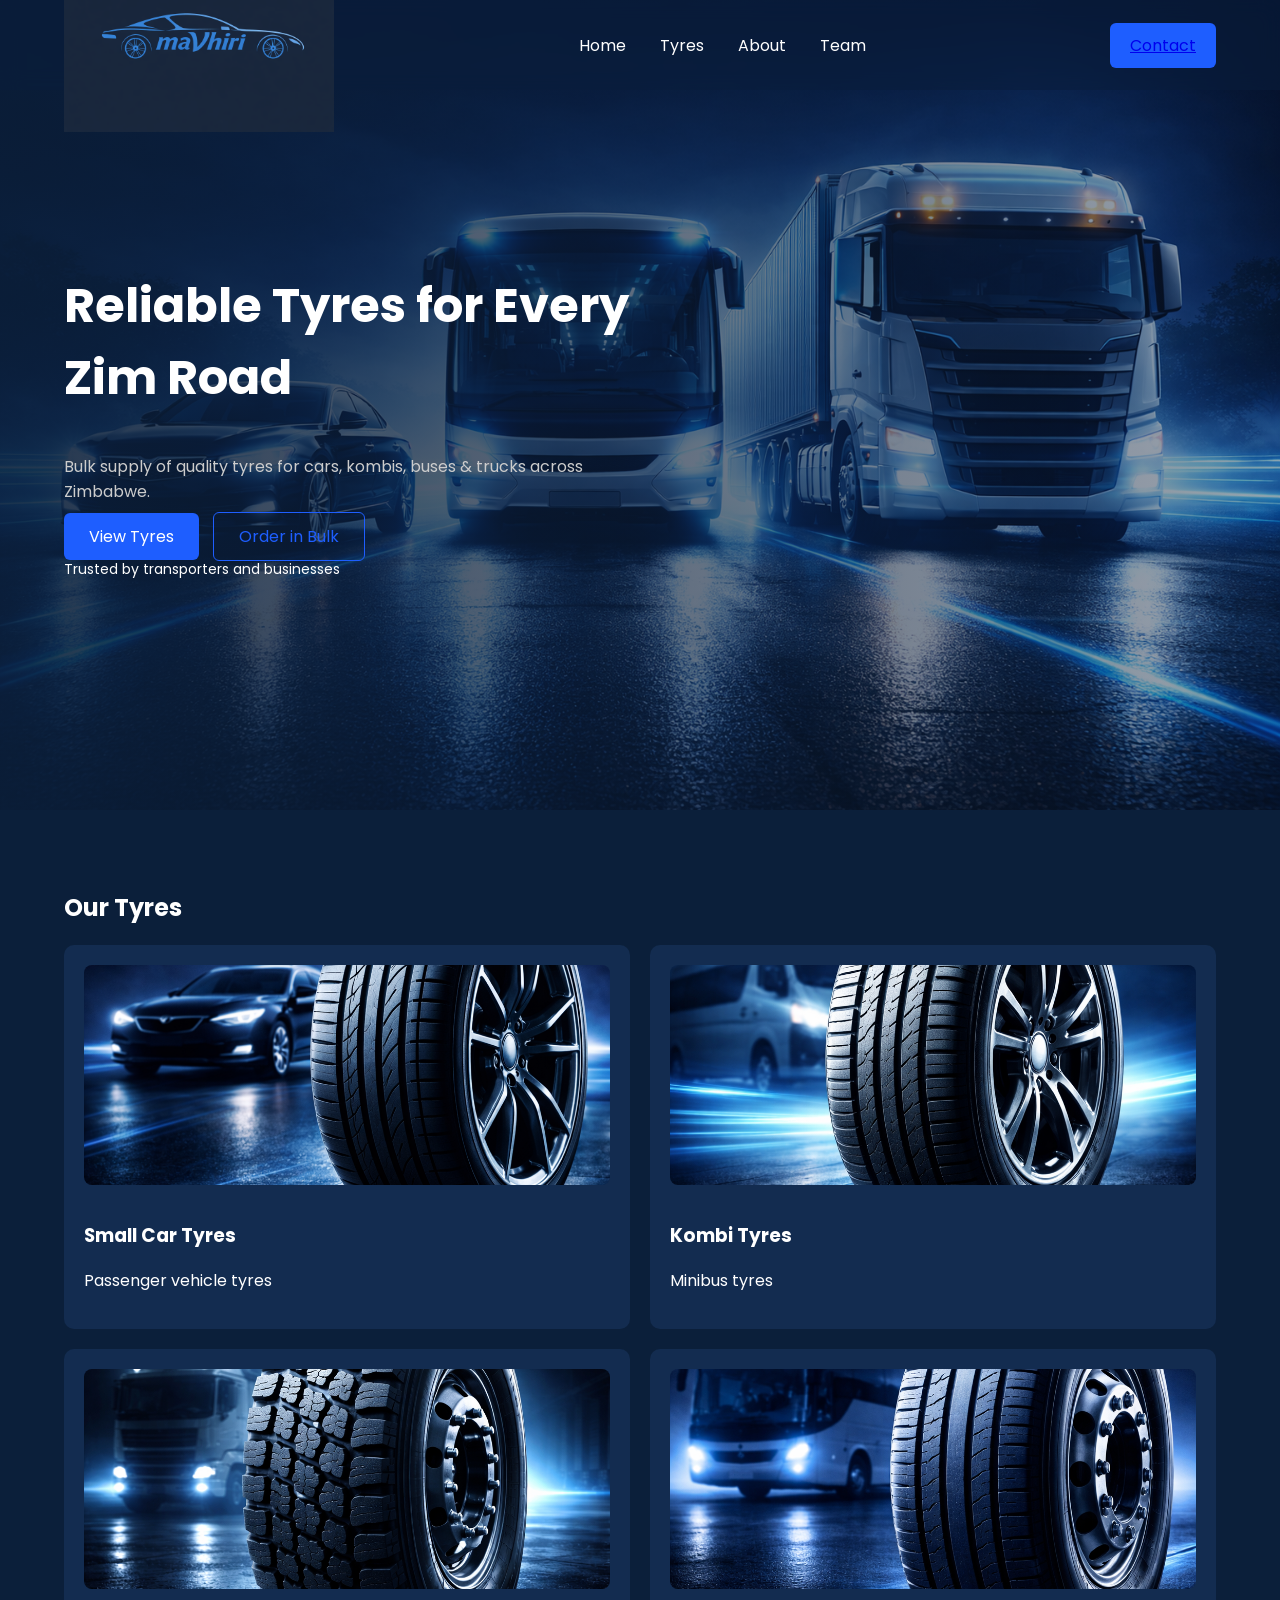
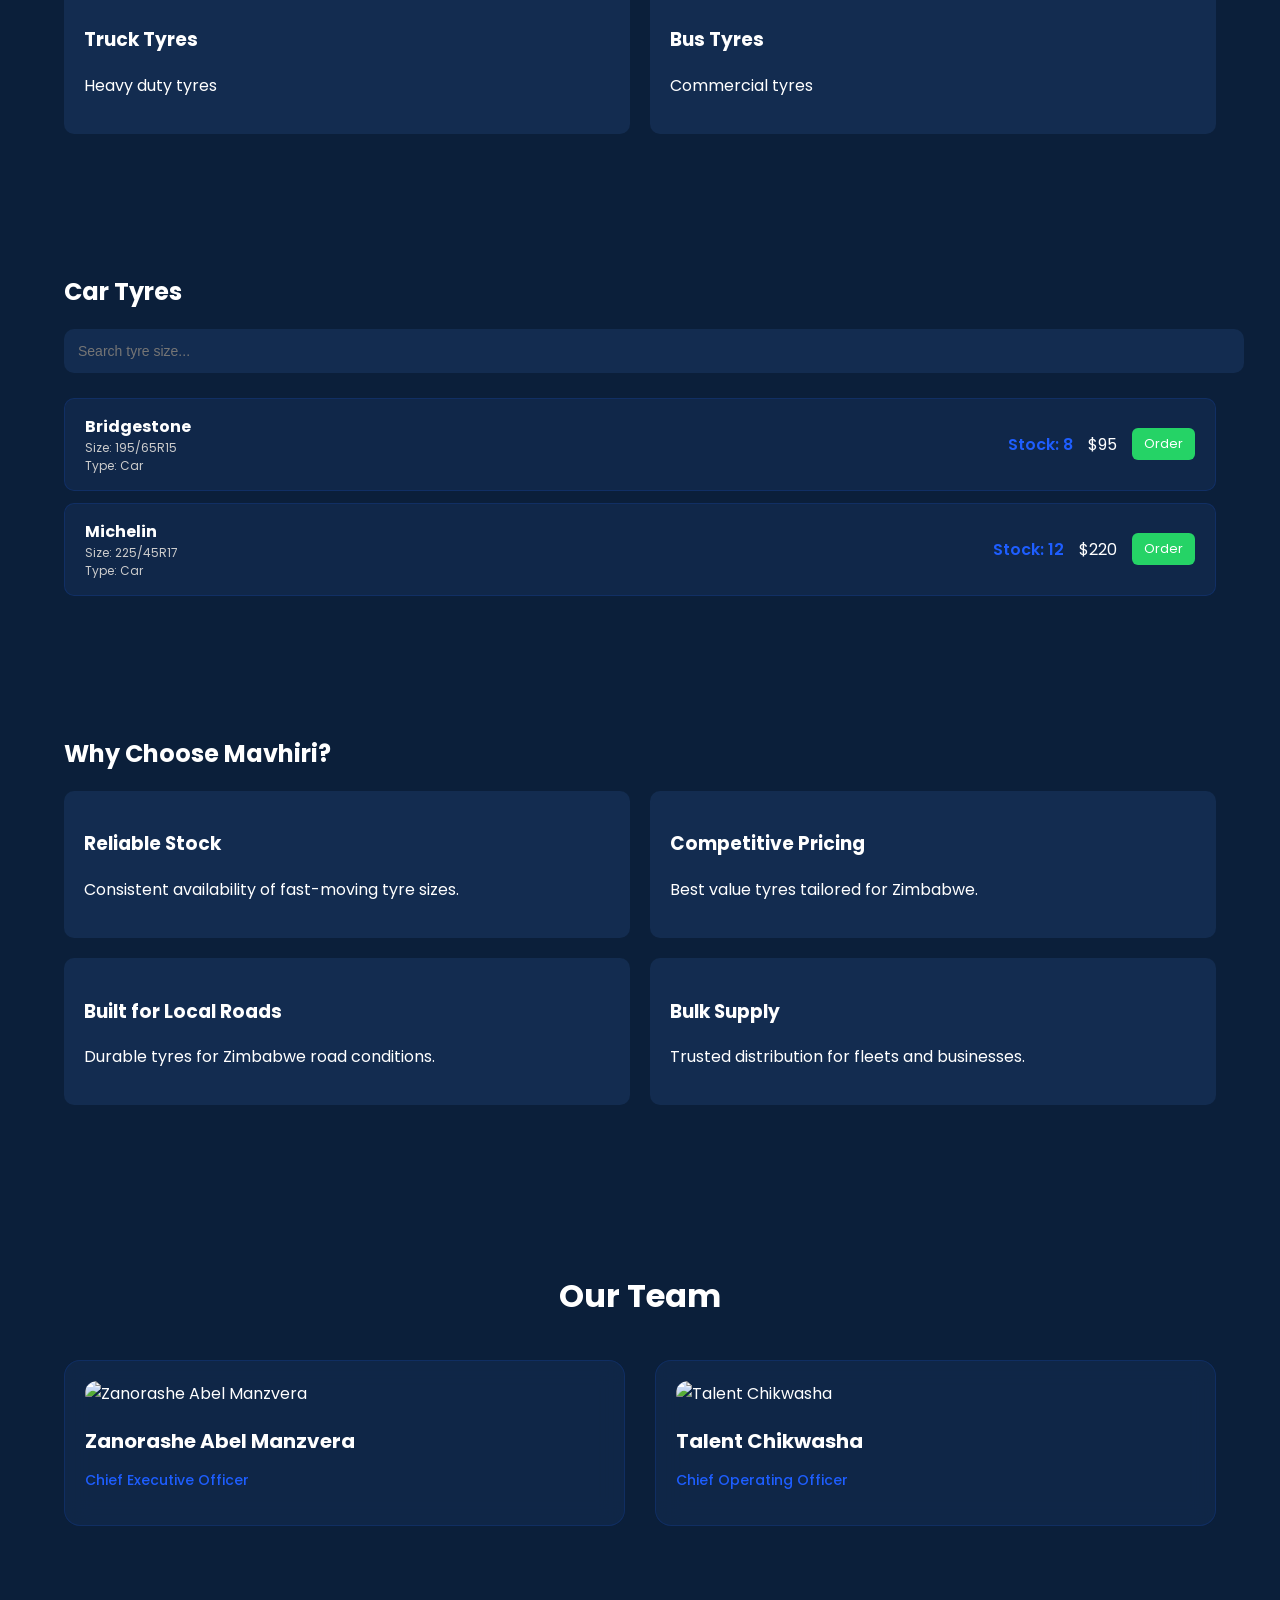
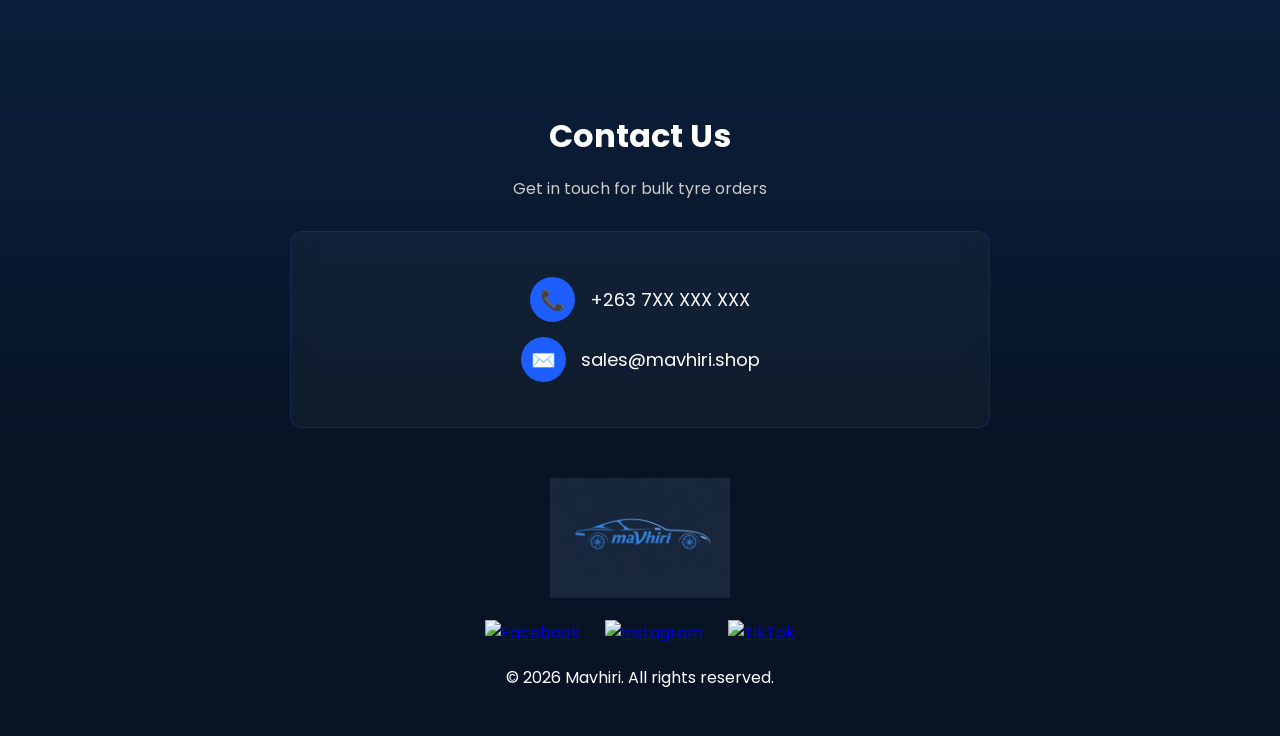
==== mavhiri-admin-8392.html @ 3731832c "Add files via upload" ====
<!DOCTYPE html>
<html lang="en">
<head>
  <meta charset="UTF-8" />
  <meta name="viewport" content="width=device-width, initial-scale=1.0" />
  <title>Mavhiri Admin Panel</title>

  <link rel="stylesheet" href="style.css" />
  <link
    href="https://fonts.googleapis.com/css2?family=Poppins:wght@300;400;600&display=swap"
    rel="stylesheet"
  />

  <!-- 🔐 PASSWORD PROTECTION -->
  <script>
    const password = prompt("Enter admin password:");

    if (password !== "wheels369") {
      alert("Access denied");
      window.location.href = "index.html";
    }
  </script>

  <style>
    .admin-page {
      padding: 130px 0 60px;
      min-height: 100vh;
      background: #0B1F3A;
      color: white;
    }

    .admin-panel {
      background: rgba(19, 44, 80, 0.7);
      border: 1px solid rgba(30, 94, 255, 0.15);
      border-radius: 16px;
      padding: 25px;
      margin-bottom: 30px;
    }

    .admin-grid {
      display: grid;
      grid-template-columns: repeat(2, 1fr);
      gap: 15px;
    }

    .admin-panel input,
    .admin-panel select,
    .admin-panel button {
      width: 100%;
      padding: 14px;
      border-radius: 10px;
      border: none;
      font-size: 14px;
      box-sizing: border-box;
    }

    .admin-panel input,
    .admin-panel select {
      background: #132C50;
      color: white;
    }

    .admin-panel button {
      background: #1E5EFF;
      color: white;
      cursor: pointer;
      font-weight: 600;
    }

    .admin-actions {
      display: flex;
      gap: 12px;
      flex-wrap: wrap;
      margin-top: 20px;
    }

    .admin-actions button {
      width: auto;
      min-width: 180px;
    }

    .btn-secondary-admin {
      background: #0f2d57 !important;
    }

    .btn-danger-admin {
      background: #b3261e !important;
    }

    .admin-list {
      display: flex;
      flex-direction: column;
      gap: 12px;
    }

    .admin-item {
      background: rgba(19, 44, 80, 0.7);
      border: 1px solid rgba(30, 94, 255, 0.15);
      padding: 15px 18px;
      border-radius: 12px;
      display: flex;
      justify-content: space-between;
      align-items: center;
      gap: 15px;
    }

    .admin-item-right {
      display: flex;
      gap: 10px;
      flex-wrap: wrap;
    }

    .admin-item-right button {
      width: auto;
      padding: 10px 14px;
    }

    .admin-note {
      color: #ccc;
      margin-top: 15px;
      font-size: 13px;
      line-height: 1.5;
    }

    @media(max-width: 768px) {
      .admin-grid {
        grid-template-columns: 1fr;
      }

      .admin-item {
        flex-direction: column;
        align-items: flex-start;
      }
    }
  </style>
</head>

<body>

  <!-- NAVBAR -->
  <header class="navbar">
    <div class="container nav-container">
      <a href="index.html">
        <img src="assets/mavhiri_logo.png" class="logo" alt="Mavhiri logo" />
      </a>

      <nav>
        <a href="index.html">Website</a>
        <a href="#manage">Manage Stock</a>
      </nav>

      <a href="index.html" class="btn-contact">Back to Site</a>
    </div>
  </header>

  <!-- ADMIN CONTENT -->
  <section class="admin-page" id="manage">
    <div class="container">
      <h1>Mavhiri Admin Panel</h1>

      <p style="color:#ccc; margin-bottom: 25px;">
        Add, edit, remove tyres, then export a fresh <strong>stock.json</strong>.
      </p>

      <!-- FORM -->
      <div class="admin-panel">
        <h2 id="form-title">Add New Tyre</h2>

        <div class="admin-grid">
          <select id="type">
            <option value="car">Car</option>
            <option value="kombi">Kombi</option>
            <option value="truck">Truck</option>
            <option value="bus">Bus</option>
          </select>

          <input id="brand" type="text" placeholder="Brand" />
          <input id="size" type="text" placeholder="Size e.g. 225/45R17" />
          <input id="quantity" type="number" placeholder="Quantity" min="0" />
          <input id="price" type="number" placeholder="Price" min="0" />
        </div>

        <div class="admin-actions">
          <button id="save-btn">Save Tyre</button>
          <button id="cancel-edit-btn" class="btn-secondary-admin">Cancel Edit</button>
          <button id="export-btn" class="btn-secondary-admin">Export JSON</button>
          <button id="clear-btn" class="btn-danger-admin">Clear All</button>
        </div>

        <p class="admin-note">
          After making changes, click <strong>Export JSON</strong> and replace your live
          <strong>stock.json</strong>.
        </p>
      </div>

      <!-- LIST -->
      <div class="admin-panel">
        <h2>Current Stock</h2>
        <div id="admin-list" class="admin-list"></div>
      </div>

    </div>
  </section>

  <script src="admin.js"></script>

</body>
</html>
---- style.css ----
body {
    margin: 0;
    padding: 0;
    font-family: 'Poppins', sans-serif;
    background: #0B1F3A;
    color: white;
}

/* CONTAINER */
.container {
    width: 90%;
    max-width: 1200px;
    margin: auto;
}

/* NAVBAR */
.navbar {
    position: fixed;
    top: 0;
    left: 0;
    width: 100%;
    height: 90px;

    display: flex;
    align-items: center;

    background: rgba(10, 30, 60, 0.55);
    backdrop-filter: blur(10px);
    -webkit-backdrop-filter: blur(10px);

    z-index: 1000;
}

.nav-container {
    display: flex;
    justify-content: space-between;
    align-items: center;
    height: 100%;
}

.logo {
    height: 180px;
}

nav a {
    margin: 0 15px;
    text-decoration: none;
    color: white;
    transition: 0.3s;
}

nav a:hover {
    color: #1E5EFF;
}

.btn-contact {
    background: #1E5EFF;
    padding: 10px 20px;
    border-radius: 6px;
}

/* HERO */
.hero {
    position: relative;
    height: 90vh;
    display: flex;
    align-items: center;
    overflow: hidden;
}

.hero-content {
    position: relative;
    z-index: 1;
    display: flex;
    align-items: center;
    justify-content: space-between;
}

.hero-text {
    max-width: 600px;
}

.hero h1 {
    font-size: 48px;
}

.hero p {
    color: #ccc;
    margin: 20px 0;
}

.hero-buttons a {
    margin-right: 10px;
    text-decoration: none;
}

.btn-primary {
    background: #1E5EFF;
    padding: 12px 25px;
    border-radius: 6px;
    color: white;
}

.btn-secondary {
    border: 1px solid #1E5EFF;
    padding: 12px 25px;
    border-radius: 6px;
    color: #1E5EFF;
}

.trust {
    display: block;
    margin-top: 10px;
    font-size: 14px;
}

/* HERO BG */
.hero-bg {
    position: absolute;
    width: 100%;
    height: 100%;
    object-fit: cover;
    top: 0;
    left: 0;
    z-index: 0;
}

.hero::after {
    content: "";
    position: absolute;
    width: 100%;
    height: 100%;
    background: linear-gradient(to right, rgba(11,31,58,0.9), rgba(11,31,58,0.4));
    top: 0;
    left: 0;
}

/* PRODUCTS */
.products {
    padding: 60px 0;
}

.products h2 {
    margin-bottom: 20px;
}

.grid {
    display: grid;
    grid-template-columns: repeat(2, 1fr);
    gap: 20px;
}

.card {
    background: #132C50;
    padding: 20px;
    border-radius: 10px;
    transition: 0.3s;
}

.card img {
    width: 100%;
    max-height: 220px;
    object-fit: cover;
    border-radius: 8px;
    margin-bottom: 10px;
}

.card:hover {
    transform: translateY(-5px);
    box-shadow: 0 0 20px rgba(30, 94, 255, 0.4);
}

/* WHY */
.why {
    padding: 60px 0;
}

/* WHATSAPP */
.whatsapp {
    position: fixed;
    bottom: 20px;
    right: 20px;
    background: #25D366;
    padding: 15px 20px;
    border-radius: 50px;
    color: white;
    text-decoration: none;
}

/* ================= CONTACT SECTION ================= */
.contact {
    padding: 80px 0 20px 0;
    background: linear-gradient(180deg, #0B1F3A, #081426);
}

.contact-container {
    max-width: 700px;
    margin: auto;
    text-align: center;
}

.contact h2 {
    font-size: 32px;
    margin-bottom: 10px;
}

.contact p {
    color: #ccc;
    margin-bottom: 30px;
}

/* CARD */
.contact-card {
    background: rgba(255, 255, 255, 0.03);
    border: 1px solid rgba(30, 94, 255, 0.2);
    border-radius: 12px;
    padding: 30px;
    backdrop-filter: blur(10px);
}

/* ITEMS */
.contact-item {
    display: flex;
    align-items: center;
    justify-content: center;
    gap: 15px;
    margin: 15px 0;
    font-size: 18px;
}

/* ICON */
.contact-icon {
    width: 45px;
    height: 45px;
    background: #1E5EFF;
    border-radius: 50%;
    display: flex;
    align-items: center;
    justify-content: center;
    font-size: 20px;
}

/* BUTTON */
.contact-btn {
    display: inline-block;
    margin-top: 25px;
    background: #25D366;
    padding: 12px 25px;
    border-radius: 50px;
    color: white;
    text-decoration: none;
    font-weight: 500;
    transition: 0.3s;
}

.contact-btn:hover {
    transform: scale(1.05);
}

/* ================= FOOTER ================= */
footer {
    background: #081426;
    padding: 30px 0;
    text-align: center;
}

.logo-footer {
    height: 120px;
    margin-bottom: 15px;
}

.social-icons {
    display: flex;
    justify-content: center;
    align-items: center;
    gap: 25px;
    margin-bottom: 20px;
}

.social-icons img {
    width: 70px;
    height: 70px;
    object-fit: contain;
    transition: transform 0.3s ease, opacity 0.3s ease;
}

.social-icons img:hover {
    transform: scale(1.2);
    opacity: 0.8;
}

/* MOBILE */
@media(max-width: 768px) {
    .hero-content {
        flex-direction: column;
        text-align: center;
    }

    .grid {
        grid-template-columns: 1fr;
    }
}

/* TEAM SECTION */
.team {
    padding: 80px 0;
    text-align: center;
}

.team-title {
    font-size: 32px;
    margin-bottom: 40px;
}

/* GRID */
.team-grid {
    display: grid;
    grid-template-columns: repeat(2, 1fr);
    gap: 30px;
}

/* CARD */
.team-card {
    background: rgba(19, 44, 80, 0.6);
    backdrop-filter: blur(12px);
    border-radius: 16px;
    padding: 20px;
    transition: 0.4s;
    border: 1px solid rgba(30, 94, 255, 0.15);
    text-align: left;
}

/* HOVER EFFECT */
.team-card:hover {
    transform: translateY(-8px);
    box-shadow: 0 10px 30px rgba(30, 94, 255, 0.25);
}

.team-card img {
    width: 100%;
    height: auto; /* 👈 KEY CHANGE */
    display: block;

    border-radius: 12px;
    margin-bottom: 15px;
}

/* TEXT */
.team-info h3 {
    font-size: 20px;
    margin-bottom: 5px;
}

.team-position {
    font-size: 14px;
    color: #1E5EFF;
    font-weight: 500;
}

/* ================= STOCK SYSTEM ================= */

.stock-section {
    padding: 60px 0;
}

/* TITLE */
#stock-title {
    margin-bottom: 20px;
}

/* SEARCH */
#search-input {
    width: 100%;
    padding: 14px;
    border-radius: 10px;
    border: none;
    outline: none;

    background: #132C50;
    color: white;

    margin-bottom: 25px;
    font-size: 14px;
}

/* STOCK LIST */
#stock-list {
    display: flex;
    flex-direction: column;
    gap: 12px;
}

/* STOCK CARD */
.stock-item {
    background: rgba(19, 44, 80, 0.7);
    backdrop-filter: blur(10px);

    padding: 15px 20px;
    border-radius: 10px;

    display: flex;
    justify-content: space-between;
    align-items: center;

    transition: 0.3s;
    border: 1px solid rgba(30, 94, 255, 0.15);
}

/* HOVER */
.stock-item:hover {
    background: rgba(30, 94, 255, 0.15);
    transform: translateY(-2px);
}

/* LEFT SIDE */
.stock-item strong {
    font-size: 16px;
}

.stock-item small {
    display: block;
    color: #ccc;
    font-size: 12px;
}

/* RIGHT SIDE */
.stock-right {
    display: flex;
    align-items: center;
    gap: 15px;
}

.qty {
    color: #1E5EFF;
    font-weight: 600;
}

/* ORDER BUTTON */
.stock-right a {
    background: #25D366;
    padding: 6px 12px;
    border-radius: 6px;
    color: white;
    text-decoration: none;
    font-size: 13px;
    transition: 0.3s;
}

.stock-right a:hover {
    transform: scale(1.05);
}

/* LOW STOCK */
.low-stock {
    border-left: 4px solid #ff4d4d;
}
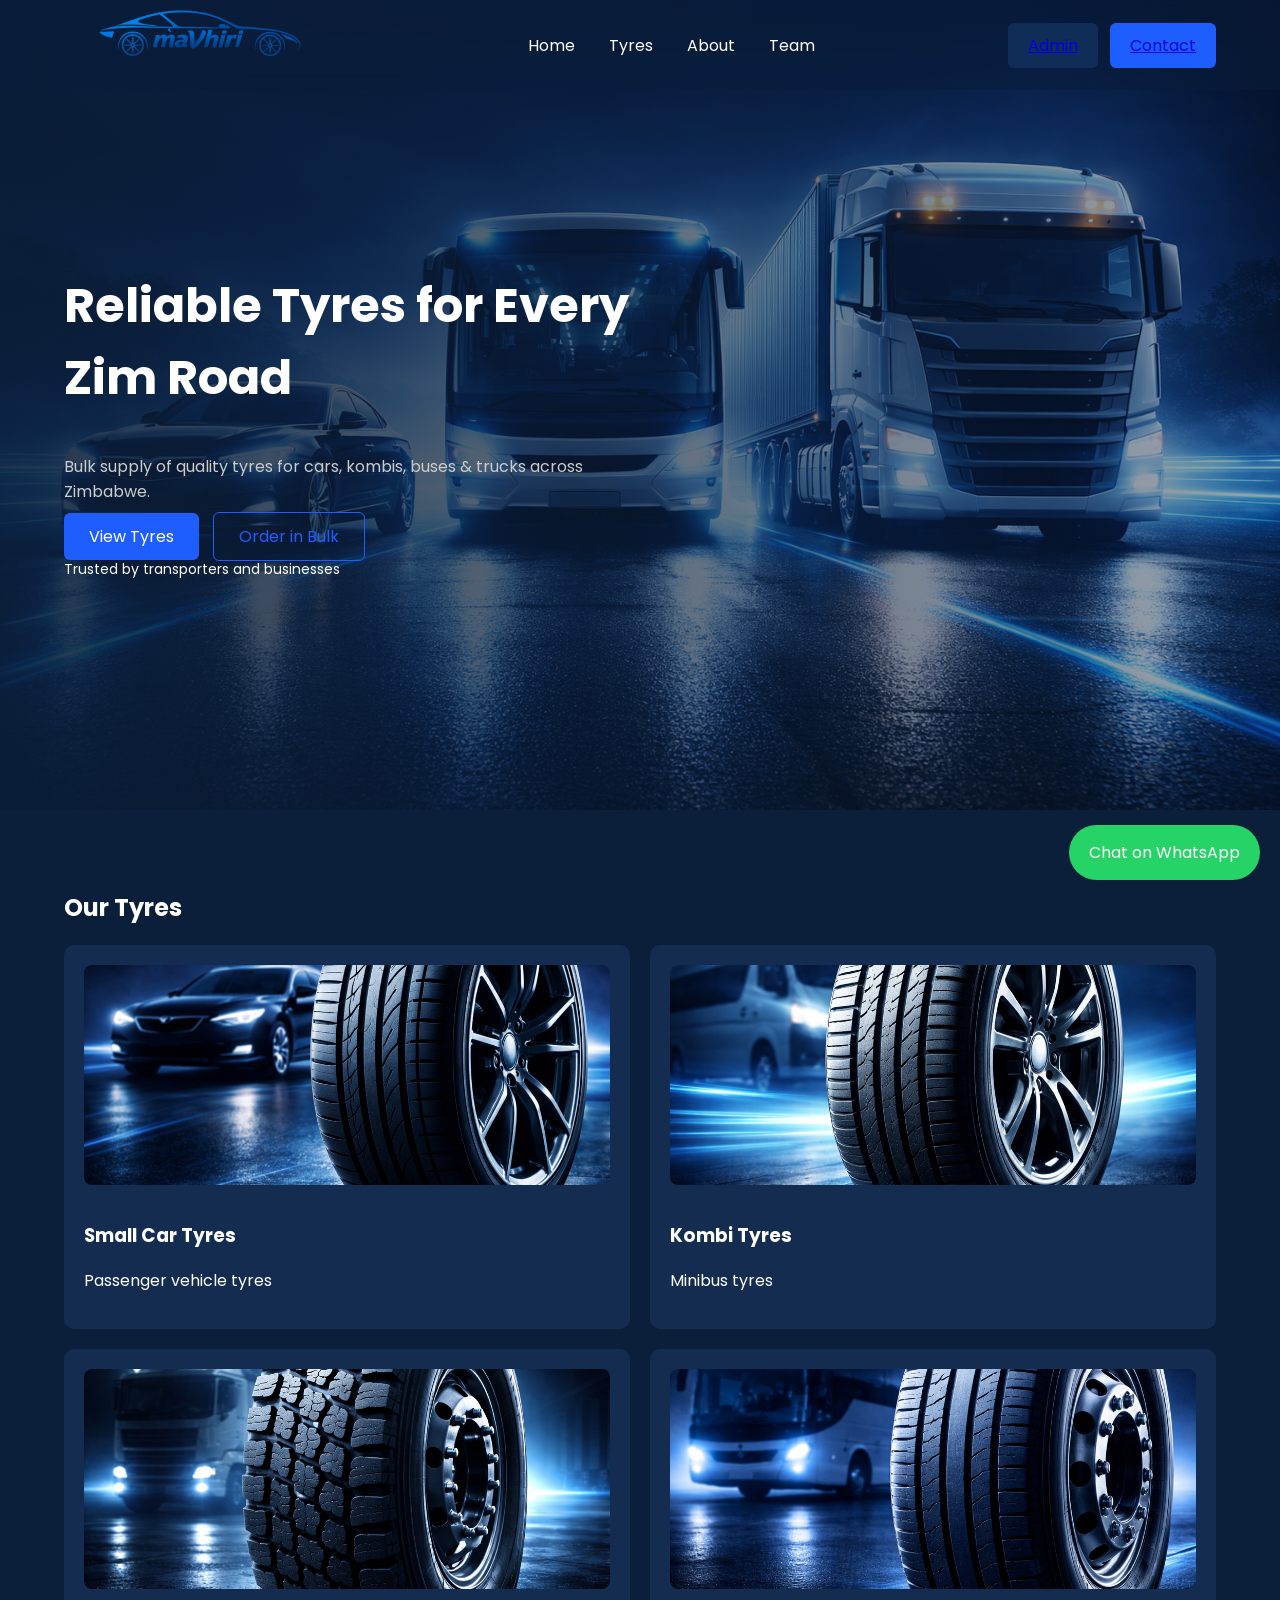
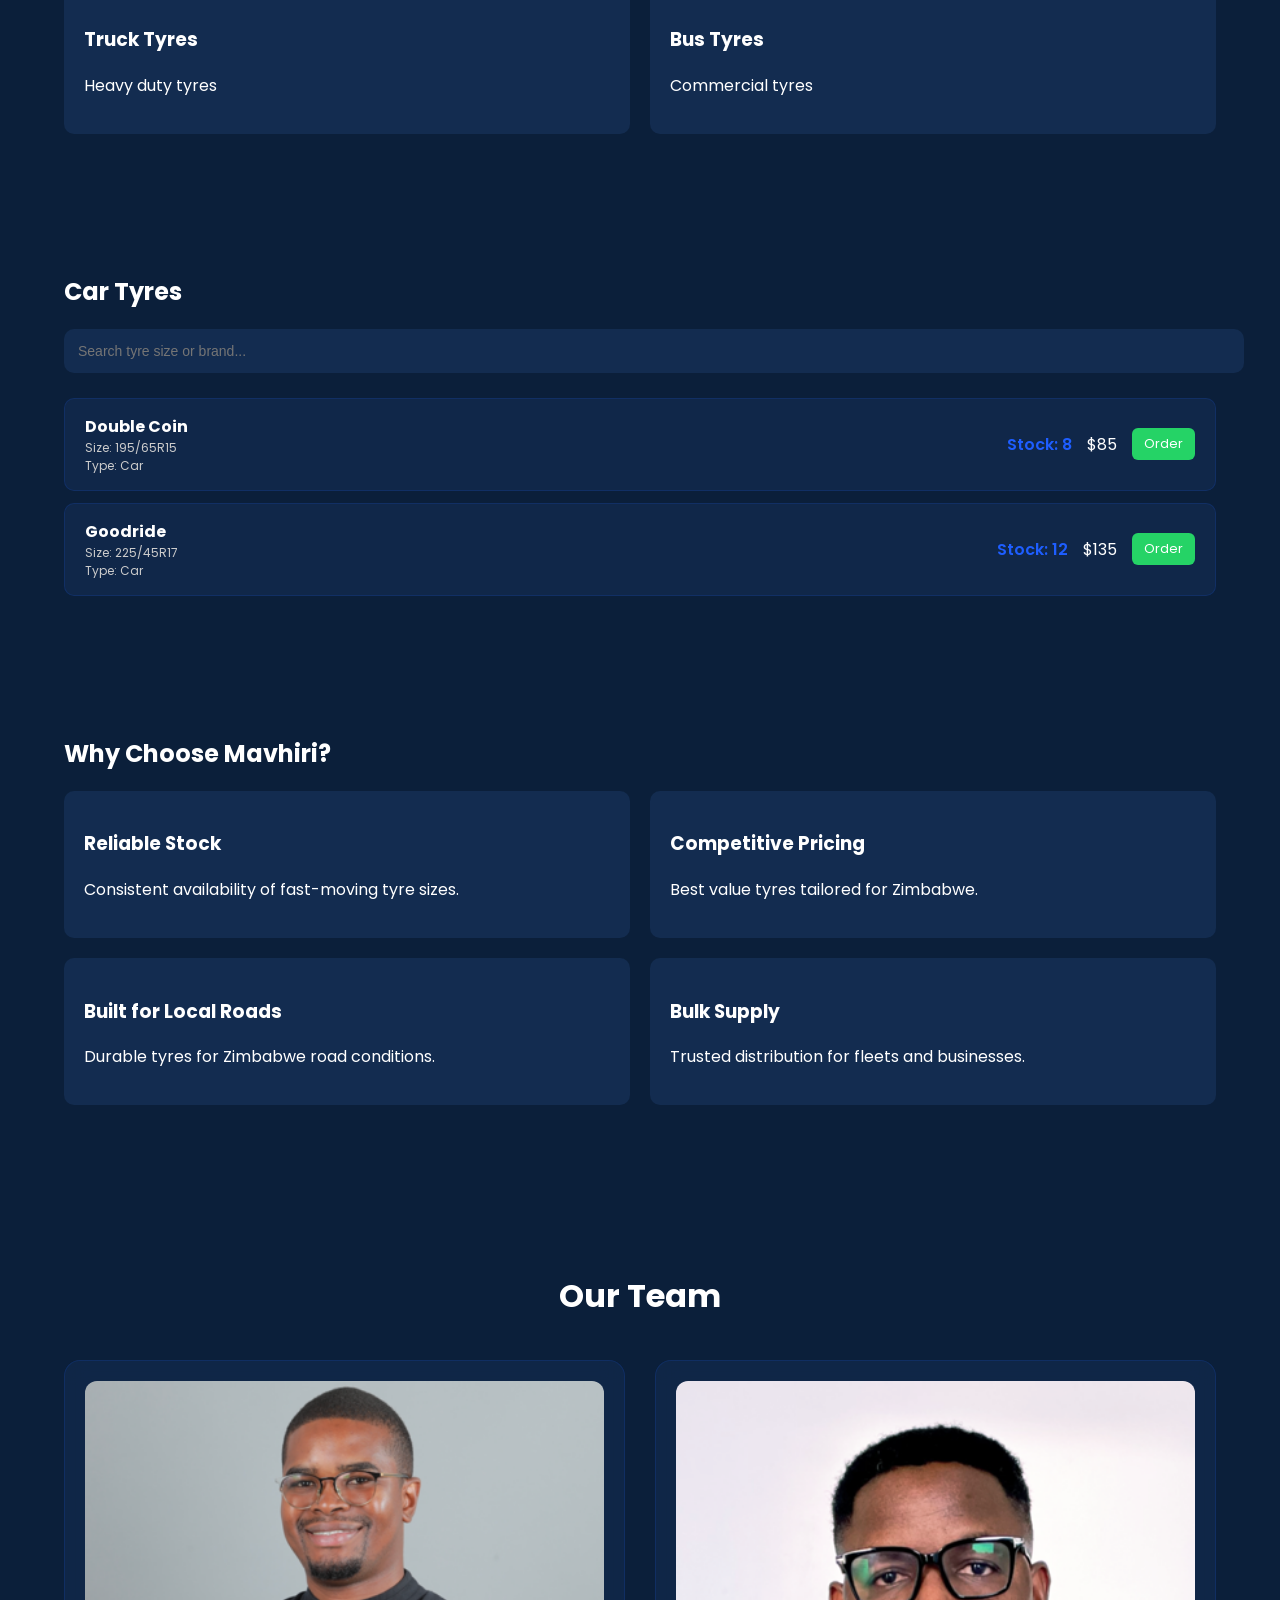
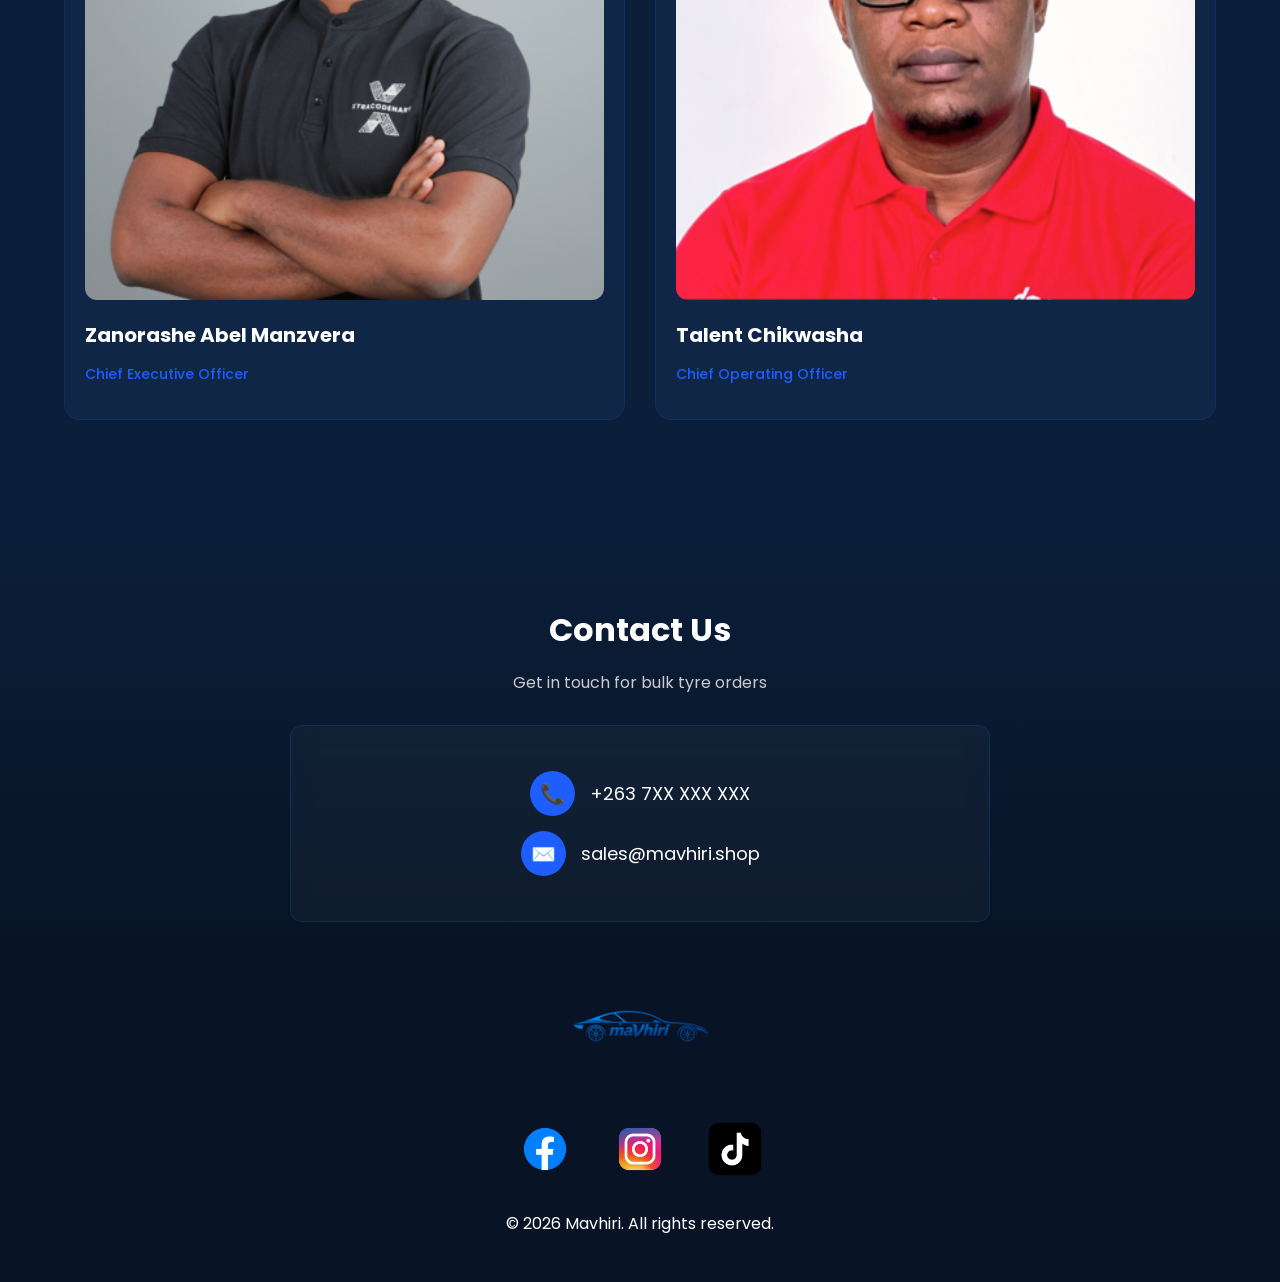
==== commit 9b6550ea: "Add favicon and icon links to admin panel Added favicon and related icons for the admin panel." ====
--- a/mavhiri-admin-8392.html
+++ b/mavhiri-admin-8392.html
@@ -4,6 +4,13 @@
   <meta charset="UTF-8" />
   <meta name="viewport" content="width=device-width, initial-scale=1.0" />
   <title>Mavhiri Admin Panel</title>
+
+  <!-- ✅ FAVICON -->
+  <link rel="icon" href="favicon.ico">
+  <link rel="icon" type="image/png" sizes="32x32" href="favicon-32x32.png">
+  <link rel="icon" type="image/png" sizes="16x16" href="favicon-16x16.png">
+  <link rel="apple-touch-icon" href="apple-touch-icon.png">
+  <link rel="manifest" href="site.webmanifest">
 
   <link rel="stylesheet" href="style.css" />
   <link
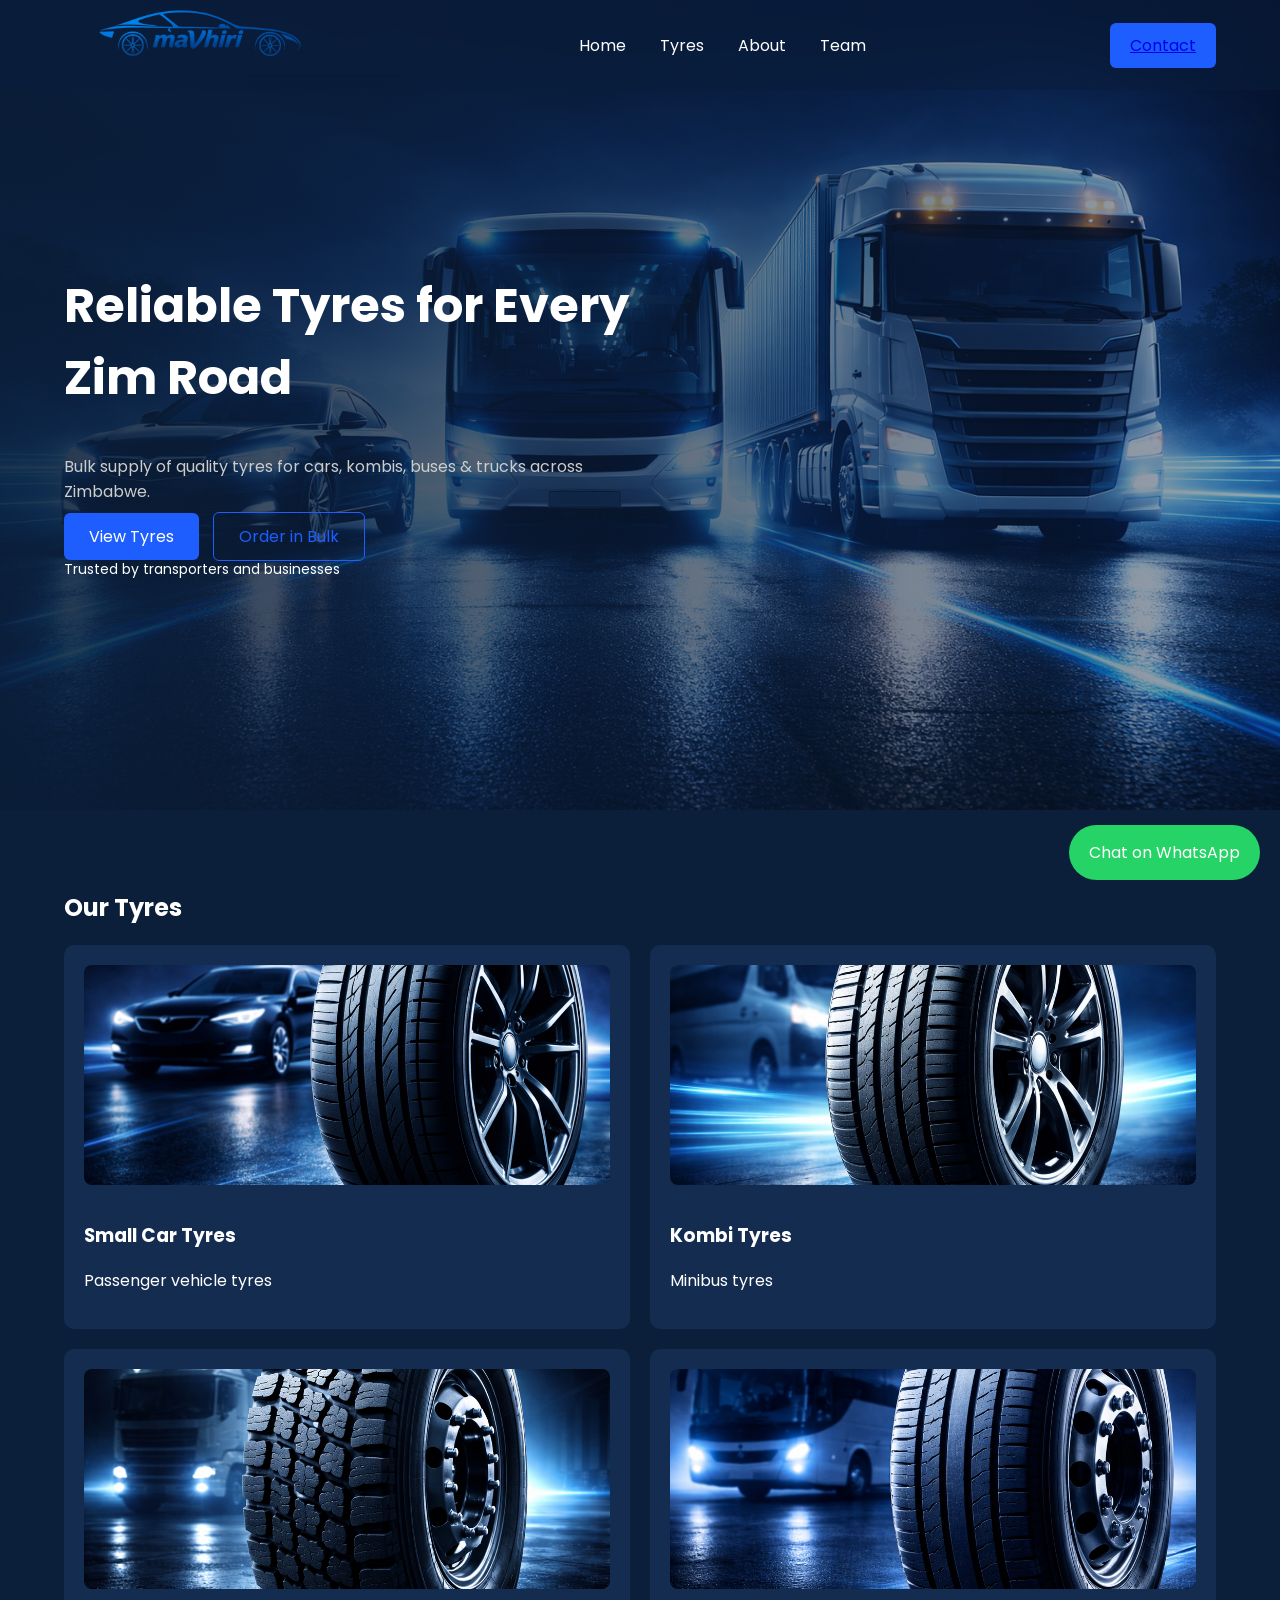
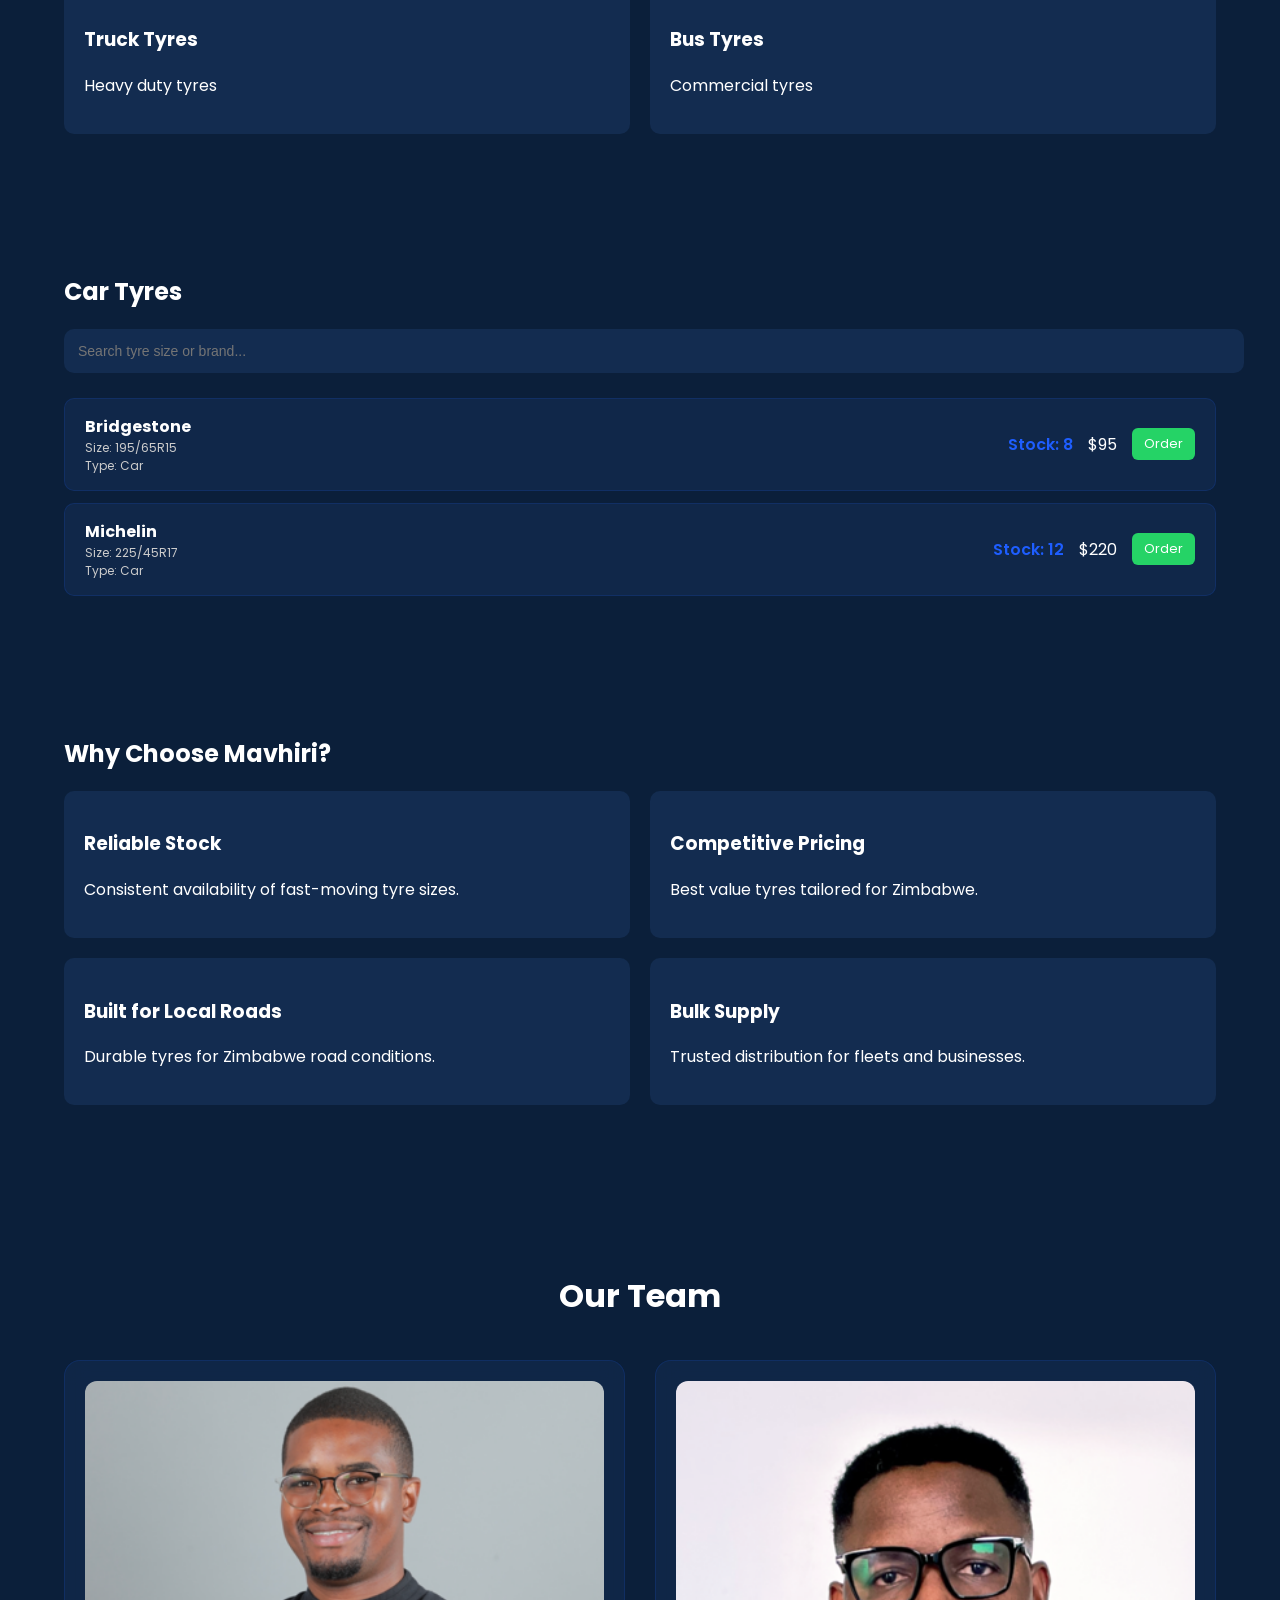
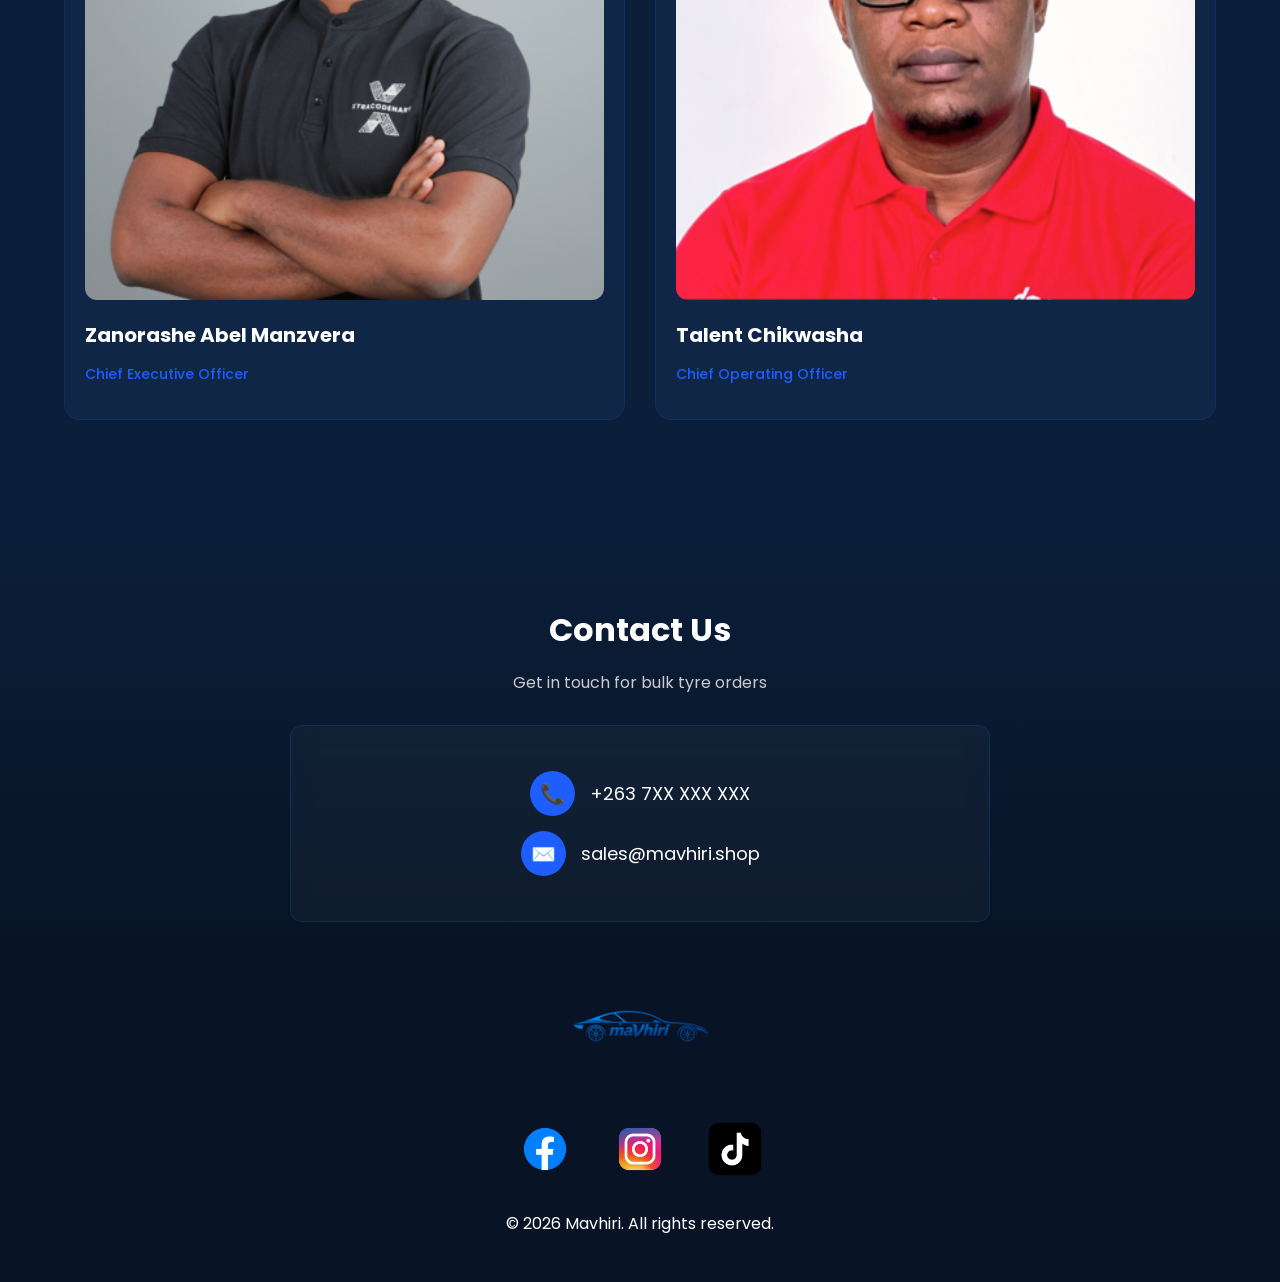
==== commit cc7d8e55: "Add files via upload" ====
--- a/mavhiri-admin-8392.html
+++ b/mavhiri-admin-8392.html
@@ -4,13 +4,6 @@
   <meta charset="UTF-8" />
   <meta name="viewport" content="width=device-width, initial-scale=1.0" />
   <title>Mavhiri Admin Panel</title>
-
-  <!-- ✅ FAVICON -->
-  <link rel="icon" href="favicon.ico">
-  <link rel="icon" type="image/png" sizes="32x32" href="favicon-32x32.png">
-  <link rel="icon" type="image/png" sizes="16x16" href="favicon-16x16.png">
-  <link rel="apple-touch-icon" href="apple-touch-icon.png">
-  <link rel="manifest" href="site.webmanifest">
 
   <link rel="stylesheet" href="style.css" />
   <link
